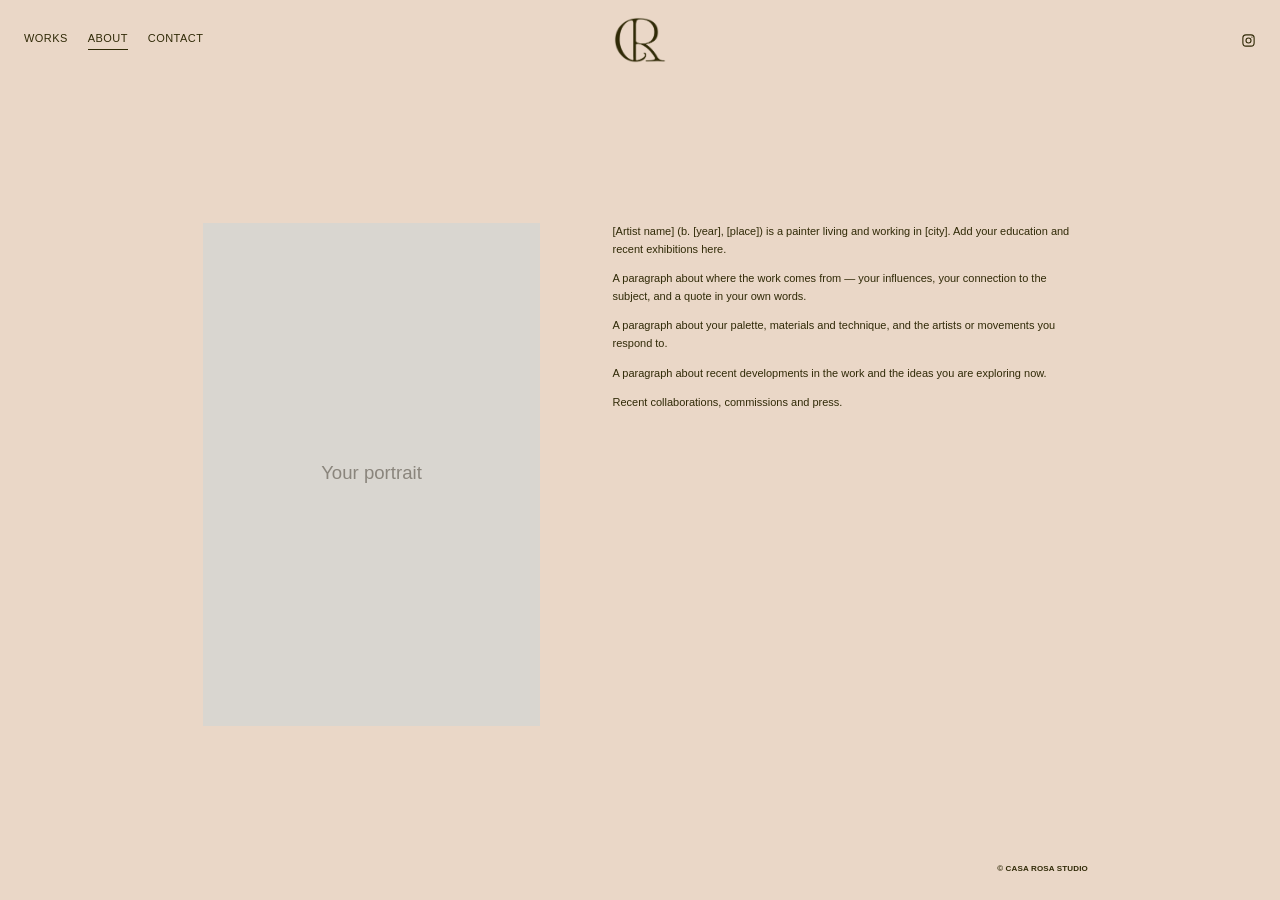
==== about.html @ ac5429ec "Add brand colours file, CR monogram logo, favicon and paper background setup css/colors.css holds th" ====
<!doctype html>
<html lang="en">
<head>
  <meta charset="utf-8">
  <meta name="viewport" content="width=device-width, initial-scale=1">
  <title>About — Casa Rosa Studio</title>
  <link rel="icon" href="assets/logo/favicon.png">
  <link rel="apple-touch-icon" href="assets/logo/apple-touch-icon.png">
  <link rel="stylesheet" href="css/colors.css">
  <link rel="stylesheet" href="css/style.css">
</head>
<body class="alt-bg">

  <header class="site-header">
    <nav class="site-nav" aria-label="Main">
      <a href="index.html">Works</a>
      <a href="about.html" aria-current="page">About</a>
      <a href="contact.html">Contact</a>
    </nav>
    <!-- Logo colour options in assets/logo/: olive, burgundy, blush -->
    <a class="site-logo" href="index.html"><img src="assets/logo/cr-monogram-olive.png" alt="Casa Rosa Studio"></a>
    <!-- ✏️ Your Instagram link -->
    <a class="site-social" href="https://www.instagram.com/" target="_blank" rel="noopener" aria-label="Instagram">
      <svg viewBox="0 0 24 24" fill="none" stroke="currentColor" stroke-width="1.8" aria-hidden="true"><rect x="3" y="3" width="18" height="18" rx="5"/><circle cx="12" cy="12" r="4"/><circle cx="17.5" cy="6.5" r="1" fill="currentColor" stroke="none"/></svg>
    </a>
  </header>

  <main>
    <section class="about">
      <!-- ✏️ Your portrait -->
      <img src="assets/images/about-portrait.svg" alt="Portrait of the artist">
      <!-- ✏️ Your bio: one <p> per paragraph -->
      <div class="about-text">
        <p>[Artist name] (b. [year], [place]) is a painter living and working in [city]. Add your education and recent exhibitions here.</p>
        <p>A paragraph about where the work comes from — your influences, your connection to the subject, and a quote in your own words.</p>
        <p>A paragraph about your palette, materials and technique, and the artists or movements you respond to.</p>
        <p>A paragraph about recent developments in the work and the ideas you are exploring now.</p>
        <p>Recent collaborations, commissions and press.</p>
      </div>
    </section>
  </main>

  <footer class="site-footer">&copy; Casa Rosa Studio</footer>

</body>
</html>
---- css/colors.css ----
/* =========================================================
   CASA ROSA STUDIO — BRAND COLOURS
   The one place the brand colours are defined.
   Use them anywhere in the CSS as var(--brand-…).
   ========================================================= */

:root {
  --brand-burgundy: #621217;
  --brand-blush:    #EAD7C7;
  --brand-olive:    #302A07;
  --brand-white:    #FFFFFF;
}
---- css/style.css ----
/* =========================================================
   ✏️ YOUR BRAND — change these to restyle the whole site
   ========================================================= */

/* 1. Font: Perida Display.
      Put the font files in assets/fonts/ with these names
      (or change the names below to match your files). */
@font-face {
  font-family: "Perida Display";
  src: local("Perida Display"),
       url("../assets/fonts/PeridaDisplay-Regular.woff2") format("woff2"),
       url("../assets/fonts/PeridaDisplay-Regular.otf") format("opentype");
  font-weight: 400;
  font-style: normal;
  font-display: swap;
}
@font-face {
  font-family: "Perida Display";
  src: local("Perida Display SemiBold"),
       url("../assets/fonts/PeridaDisplay-SemiBold.woff2") format("woff2"),
       url("../assets/fonts/PeridaDisplay-SemiBold.otf") format("opentype");
  font-weight: 600;
  font-style: normal;
  font-display: swap;
}

:root {
  /* 2. Fonts */
  --font-heading: "Perida Display", "Helvetica Neue", Helvetica, Arial, sans-serif;
  --font-body: "Perida Display", "Helvetica Neue", Helvetica, Arial, sans-serif;

  /* 3. Colours: where each brand colour is used.
        The brand colours themselves live in css/colors.css. */
  --color-bg: var(--brand-white);         /* home + contact background */
  --color-bg-alt: var(--brand-blush);     /* works + about background */
  --color-text: var(--brand-olive);
  --color-muted: color-mix(in srgb, var(--brand-olive) 65%, transparent); /* captions, "(required)" */
  --color-field-bg: color-mix(in srgb, var(--brand-white) 55%, transparent); /* contact form boxes */
  --color-line: var(--brand-olive);       /* borders, underlines */
  --color-accent: var(--brand-burgundy);  /* hover on Send */

  /* 4. Paper texture behind every page. It is blended with the page
        colour, so on blush pages it reads as blush paper. */
  --bg-image: url("../assets/images/paper-texture.jpg");

  /* Layout */
  --header-height: 80px;
  --gutter: 24px;
}

/* =========================================================
   Base
   ========================================================= */
*,
*::before,
*::after { box-sizing: border-box; }

html, body { margin: 0; padding: 0; }

body {
  font-family: var(--font-body);
  color: var(--color-text);
  font-size: 15px;
  line-height: 1.6;
  -webkit-font-smoothing: antialiased;
  min-height: 100vh;
  display: flex;
  flex-direction: column;
}

/* Page background: paper texture over the page colour.
   The header uses the same so it blends in seamlessly. */
body,
.site-header {
  background-color: var(--color-bg);
  background-image: var(--bg-image);
  background-size: cover;
  background-position: center;
  background-attachment: fixed;
  background-blend-mode: multiply;
}

body.alt-bg,
body.alt-bg .site-header { background-color: var(--color-bg-alt); }

img { display: block; max-width: 100%; height: auto; }

a { color: inherit; text-decoration: none; }

main { flex: 1; }

/* =========================================================
   Header: nav left, logo centre, Instagram right
   ========================================================= */
.site-header {
  position: sticky;
  top: 0;
  z-index: 10;
  height: var(--header-height);
  display: grid;
  grid-template-columns: 1fr auto 1fr;
  align-items: center;
  padding: 0 var(--gutter);
}

.site-nav {
  display: flex;
  gap: 20px;
  font-family: var(--font-heading);
  font-size: 11px;
  letter-spacing: 0.04em;
  text-transform: uppercase;
}

.site-nav a {
  padding-bottom: 2px;
  border-bottom: 1px solid transparent;
}

.site-nav a:hover,
.site-nav a[aria-current="page"] { border-bottom-color: var(--color-line); }

.site-logo {
  font-family: var(--font-heading);
  font-size: 15px;
  font-weight: 600;
  letter-spacing: 0.04em;
  text-transform: uppercase;
  text-align: center;
}

/* If you use an image logo instead of text */
.site-logo img { height: 46px; width: auto; margin: 0 auto; }

.site-social {
  justify-self: end;
  display: flex;
  align-items: center;
}

.site-social svg { width: 15px; height: 15px; }

/* =========================================================
   Home: two portrait boxes with a label in the corner
   ========================================================= */
.home-tiles {
  display: grid;
  grid-template-columns: repeat(2, minmax(0, 410px));
  justify-content: center;
  gap: 66px;
  padding: 43px var(--gutter) 120px;
}

.tile {
  position: relative;
  display: block;
  aspect-ratio: 3 / 4;
  overflow: hidden;
}

.tile img {
  width: 100%;
  height: 100%;
  object-fit: cover;
  transition: transform 0.6s ease;
}

.tile:hover img { transform: scale(1.02); }

.tile-label {
  position: absolute;
  top: 30px;
  left: 28px;
  font-family: var(--font-heading);
  font-size: 13px;
  font-weight: 600;
  letter-spacing: 0.02em;
  text-transform: uppercase;
}

/* =========================================================
   Gallery pages: two columns, small caption under each image
   ========================================================= */
.gallery {
  display: grid;
  grid-template-columns: repeat(2, minmax(0, 370px));
  justify-content: center;
  align-items: start;
  column-gap: 104px;
  row-gap: 36px;
  padding: 25px var(--gutter) 80px;
}

.gallery figure { margin: 0; }

.gallery figcaption {
  margin-top: 14px;
  font-size: 10px;
  text-align: center;
  color: var(--color-text);
}

/* =========================================================
   About: photo left, text right
   ========================================================= */
.about {
  display: grid;
  grid-template-columns: minmax(0, 337px) minmax(0, 465px);
  justify-content: center;
  align-items: start;
  gap: 73px;
  padding: 143px var(--gutter) 100px;
}

.about-text {
  font-size: 11px;
  line-height: 1.6;
}

.about-text p { margin: 0 0 12px; }

/* =========================================================
   Contact form
   ========================================================= */
.contact {
  max-width: calc(464px + var(--gutter) * 2);
  margin: 0 auto;
  padding: 186px var(--gutter) 100px;
  font-size: 11px;
}

.contact fieldset { border: 0; margin: 0; padding: 0; }

.contact legend { padding: 0; margin-bottom: 14px; }

.field-row {
  display: grid;
  grid-template-columns: 1fr 1fr;
  gap: 9px;
}

.field { margin-bottom: 18px; }

.field label { display: block; margin-bottom: 2px; }

.field label span { color: var(--color-muted); margin-left: 4px; }

.field input,
.field textarea {
  width: 100%;
  padding: 10px;
  font: inherit;
  font-size: 14px;
  color: var(--color-text);
  background: var(--color-field-bg);
  border: 1px solid var(--color-line);
  border-radius: 0;
}

.field textarea { min-height: 90px; resize: vertical; }

.contact button {
  display: block;
  margin: 0 auto;
  padding: 14px 24px;
  font-family: var(--font-heading);
  font-size: 13px;
  font-weight: 600;
  text-transform: uppercase;
  color: var(--color-text);
  background: transparent;
  border: 1px solid var(--color-line);
  cursor: pointer;
}

.contact button:hover {
  background: var(--color-accent);
  border-color: var(--color-accent);
  color: var(--brand-white);
}

.form-note { text-align: center; margin-top: 16px; }

/* =========================================================
   Footer
   ========================================================= */
.site-footer {
  display: flex;
  justify-content: flex-end;
  padding: 24px max(var(--gutter), 15%);
  font-family: var(--font-heading);
  font-size: 8px;
  font-weight: 600;
  letter-spacing: 0.02em;
  text-transform: uppercase;
}

/* =========================================================
   Phones
   ========================================================= */
@media (max-width: 720px) {
  :root { --header-height: auto; --gutter: 16px; }

  .site-header {
    grid-template-columns: 1fr auto;
    grid-template-areas: "logo logo" "nav social";
    row-gap: 12px;
    padding-top: 18px;
    padding-bottom: 14px;
  }
  .site-logo { grid-area: logo; }
  .site-nav { grid-area: nav; }
  .site-social { grid-area: social; }

  .home-tiles,
  .gallery,
  .about { grid-template-columns: minmax(0, 1fr); }

  .home-tiles { gap: 24px; padding-top: 24px; }
  .gallery { row-gap: 32px; }
  .about { gap: 32px; padding-top: 40px; }
  .about-text { font-size: 13px; }
  .contact { padding-top: 60px; }
  .site-footer { justify-content: center; }
}
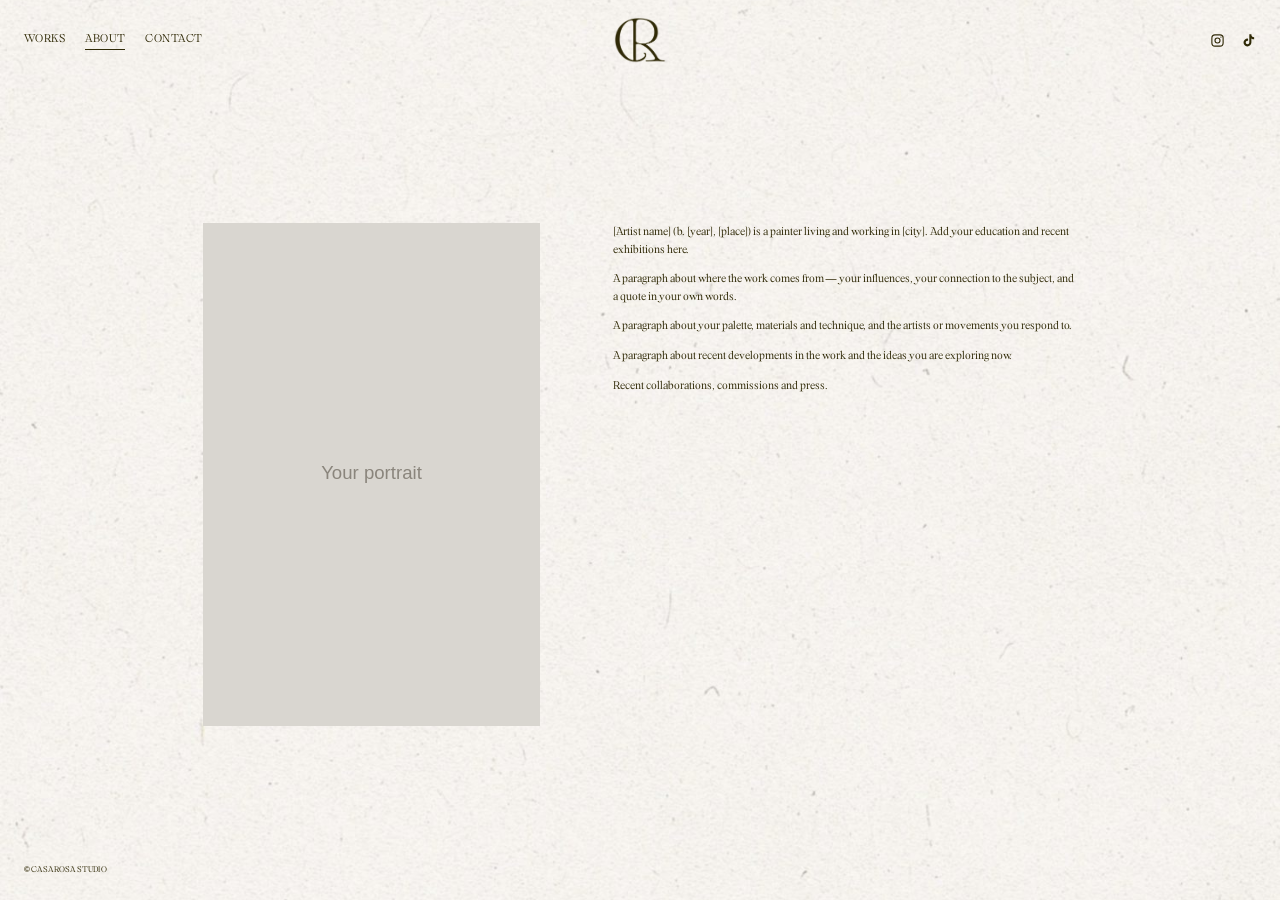
==== commit 70388eb0: "Add Peridia Display (trial), TikTok icon, older-works cover photo, footer layout - Font: Peridia Dis" ====
--- a/about.html
+++ b/about.html
@@ -19,10 +19,15 @@
     </nav>
     <!-- Logo colour options in assets/logo/: olive, burgundy, blush -->
     <a class="site-logo" href="index.html"><img src="assets/logo/cr-monogram-olive.png" alt="Casa Rosa Studio"></a>
-    <!-- ✏️ Your Instagram link -->
-    <a class="site-social" href="https://www.instagram.com/" target="_blank" rel="noopener" aria-label="Instagram">
-      <svg viewBox="0 0 24 24" fill="none" stroke="currentColor" stroke-width="1.8" aria-hidden="true"><rect x="3" y="3" width="18" height="18" rx="5"/><circle cx="12" cy="12" r="4"/><circle cx="17.5" cy="6.5" r="1" fill="currentColor" stroke="none"/></svg>
-    </a>
+    <!-- ✏️ Your social links: change each href to your profile -->
+    <div class="site-social">
+      <a href="https://www.instagram.com/" target="_blank" rel="noopener" aria-label="Instagram">
+        <svg viewBox="0 0 24 24" fill="none" stroke="currentColor" stroke-width="1.8" aria-hidden="true"><rect x="3" y="3" width="18" height="18" rx="5"/><circle cx="12" cy="12" r="4"/><circle cx="17.5" cy="6.5" r="1" fill="currentColor" stroke="none"/></svg>
+      </a>
+      <a href="https://www.tiktok.com/" target="_blank" rel="noopener" aria-label="TikTok">
+        <svg viewBox="0 0 24 24" fill="currentColor" aria-hidden="true"><path d="M16.6 2h-3.3v13.2a2.9 2.9 0 1 1-2.9-2.9c.3 0 .6 0 .9.1V9a6.3 6.3 0 1 0 5.3 6.2V8.6a7.9 7.9 0 0 0 4.4 1.4V6.7a4.6 4.6 0 0 1-4.4-4.7z"/></svg>
+      </a>
+    </div>
   </header>
 
   <main>
@@ -40,7 +45,11 @@
     </section>
   </main>
 
-  <footer class="site-footer">&copy; Casa Rosa Studio</footer>
+  <footer class="site-footer">
+    <span class="footer-left">&copy; Casa Rosa Studio</span>
+    <!-- ✏️ Right side of the footer: empty for now -->
+    <div class="footer-right"></div>
+  </footer>
 
 </body>
 </html>
--- a/css/style.css
+++ b/css/style.css
@@ -2,45 +2,35 @@
    ✏️ YOUR BRAND — change these to restyle the whole site
    ========================================================= */
 
-/* 1. Font: Perida Display.
-      Put the font files in assets/fonts/ with these names
-      (or change the names below to match your files). */
+/* 1. Font: Peridia Display (currently the TRIAL version).
+      When you buy the full font, replace assets/fonts/PeridiaDisplay-Regular.woff2
+      with the full version (same file name) and it updates everywhere.
+      To add a bold/semibold weight later, copy this block with font-weight: 600. */
 @font-face {
-  font-family: "Perida Display";
-  src: local("Perida Display"),
-       url("../assets/fonts/PeridaDisplay-Regular.woff2") format("woff2"),
-       url("../assets/fonts/PeridaDisplay-Regular.otf") format("opentype");
+  font-family: "Peridia Display";
+  src: url("../assets/fonts/PeridiaDisplay-Regular.woff2") format("woff2");
   font-weight: 400;
   font-style: normal;
   font-display: swap;
 }
-@font-face {
-  font-family: "Perida Display";
-  src: local("Perida Display SemiBold"),
-       url("../assets/fonts/PeridaDisplay-SemiBold.woff2") format("woff2"),
-       url("../assets/fonts/PeridaDisplay-SemiBold.otf") format("opentype");
-  font-weight: 600;
-  font-style: normal;
-  font-display: swap;
-}
 
 :root {
   /* 2. Fonts */
-  --font-heading: "Perida Display", "Helvetica Neue", Helvetica, Arial, sans-serif;
-  --font-body: "Perida Display", "Helvetica Neue", Helvetica, Arial, sans-serif;
+  --font-heading: "Peridia Display", "Helvetica Neue", Helvetica, Arial, sans-serif;
+  --font-body: "Peridia Display", "Helvetica Neue", Helvetica, Arial, sans-serif;
 
   /* 3. Colours: where each brand colour is used.
         The brand colours themselves live in css/colors.css. */
   --color-bg: var(--brand-white);         /* home + contact background */
-  --color-bg-alt: var(--brand-blush);     /* works + about background */
+  --color-bg-alt: var(--brand-white);     /* works + about background (white = plain paper) */
   --color-text: var(--brand-olive);
-  --color-muted: color-mix(in srgb, var(--brand-olive) 65%, transparent); /* captions, "(required)" */
+  --color-muted: var(--brand-olive);       /* "(required)" labels */
   --color-field-bg: color-mix(in srgb, var(--brand-white) 55%, transparent); /* contact form boxes */
   --color-line: var(--brand-olive);       /* borders, underlines */
   --color-accent: var(--brand-burgundy);  /* hover on Send */
 
   /* 4. Paper texture behind every page. It is blended with the page
-        colour, so on blush pages it reads as blush paper. */
+        colour: on white it shows as-is; on a colour it tints the paper. */
   --bg-image: url("../assets/images/paper-texture.jpg");
 
   /* Layout */
@@ -63,6 +53,7 @@
   font-size: 15px;
   line-height: 1.6;
   -webkit-font-smoothing: antialiased;
+  font-synthesis: none; /* only a regular weight for now: don't fake bold */
   min-height: 100vh;
   display: flex;
   flex-direction: column;
@@ -136,7 +127,10 @@
   justify-self: end;
   display: flex;
   align-items: center;
-}
+  gap: 16px;
+}
+
+.site-social a { display: flex; }
 
 .site-social svg { width: 15px; height: 15px; }
 
@@ -286,8 +280,10 @@
    ========================================================= */
 .site-footer {
   display: flex;
-  justify-content: flex-end;
-  padding: 24px max(var(--gutter), 15%);
+  justify-content: space-between;
+  align-items: center;
+  gap: 24px;
+  padding: 24px var(--gutter);
   font-family: var(--font-heading);
   font-size: 8px;
   font-weight: 600;
@@ -321,5 +317,4 @@
   .about { gap: 32px; padding-top: 40px; }
   .about-text { font-size: 13px; }
   .contact { padding-top: 60px; }
-  .site-footer { justify-content: center; }
-}
+}
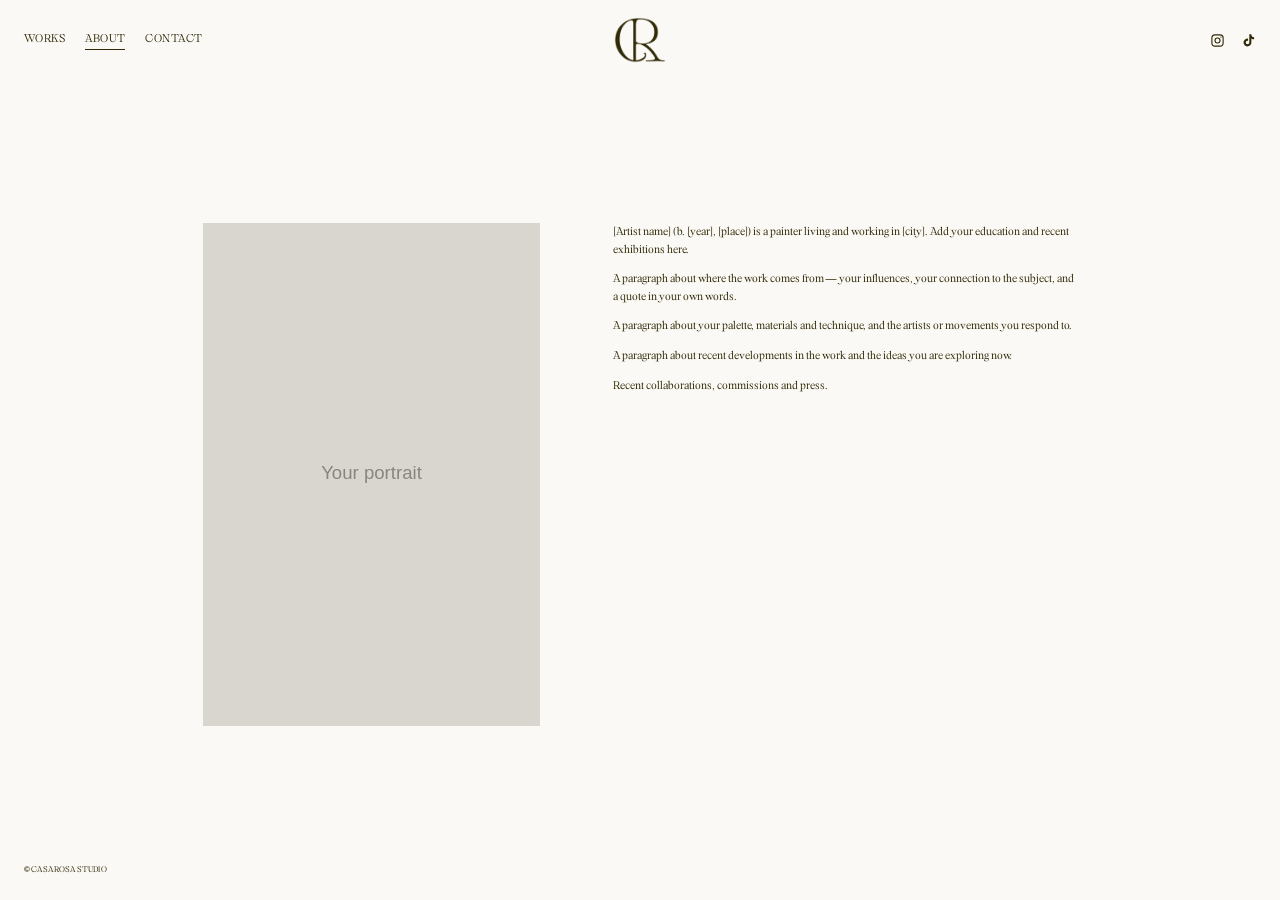
==== commit cb643a95: "Add version tags to CSS/JS links so browsers load the latest styles Co-Authored-By: Claude Opus 5.5 " ====
--- a/about.html
+++ b/about.html
@@ -6,8 +6,8 @@
   <title>About — Casa Rosa Studio</title>
   <link rel="icon" href="assets/logo/favicon.png">
   <link rel="apple-touch-icon" href="assets/logo/apple-touch-icon.png">
-  <link rel="stylesheet" href="css/colors.css">
-  <link rel="stylesheet" href="css/style.css">
+  <link rel="stylesheet" href="css/colors.css?v=2">
+  <link rel="stylesheet" href="css/style.css?v=2">
 </head>
 <body class="alt-bg">
 
@@ -21,10 +21,10 @@
     <a class="site-logo" href="index.html"><img src="assets/logo/cr-monogram-olive.png" alt="Casa Rosa Studio"></a>
     <!-- ✏️ Your social links: change each href to your profile -->
     <div class="site-social">
-      <a href="https://www.instagram.com/" target="_blank" rel="noopener" aria-label="Instagram">
+      <a href="https://www.instagram.com/thecasarosastudio/" target="_blank" rel="noopener" aria-label="Instagram">
         <svg viewBox="0 0 24 24" fill="none" stroke="currentColor" stroke-width="1.8" aria-hidden="true"><rect x="3" y="3" width="18" height="18" rx="5"/><circle cx="12" cy="12" r="4"/><circle cx="17.5" cy="6.5" r="1" fill="currentColor" stroke="none"/></svg>
       </a>
-      <a href="https://www.tiktok.com/" target="_blank" rel="noopener" aria-label="TikTok">
+      <a href="https://www.tiktok.com/@casarosastudio" target="_blank" rel="noopener" aria-label="TikTok">
         <svg viewBox="0 0 24 24" fill="currentColor" aria-hidden="true"><path d="M16.6 2h-3.3v13.2a2.9 2.9 0 1 1-2.9-2.9c.3 0 .6 0 .9.1V9a6.3 6.3 0 1 0 5.3 6.2V8.6a7.9 7.9 0 0 0 4.4 1.4V6.7a4.6 4.6 0 0 1-4.4-4.7z"/></svg>
       </a>
     </div>
--- a/css/colors.css
+++ b/css/colors.css
@@ -9,4 +9,5 @@
   --brand-blush:    #EAD7C7;
   --brand-olive:    #302A07;
   --brand-white:    #FFFFFF;
+  --soft-white:     #FBF9F5; /* warm off-white: background on large screens */
 }
--- a/css/style.css
+++ b/css/style.css
@@ -152,14 +152,16 @@
   overflow: hidden;
 }
 
-.tile img {
+.tile img,
+.tile video {
   width: 100%;
   height: 100%;
   object-fit: cover;
   transition: transform 0.6s ease;
 }
 
-.tile:hover img { transform: scale(1.02); }
+.tile:hover img,
+.tile:hover video { transform: scale(1.02); }
 
 .tile-label {
   position: absolute;
@@ -170,6 +172,14 @@
   font-weight: 600;
   letter-spacing: 0.02em;
   text-transform: uppercase;
+}
+
+/* Small second line under a box label, e.g. "In Progress" */
+.tile-note {
+  display: block;
+  margin-top: 4px;
+  font-size: 10px;
+  letter-spacing: 0.08em;
 }
 
 /* =========================================================
@@ -273,7 +283,39 @@
   color: var(--brand-white);
 }
 
-.form-note { text-align: center; margin-top: 16px; }
+/* Spam trap field: kept off-screen so people never see it */
+.honeypot {
+  position: absolute;
+  left: -9999px;
+  width: 1px;
+  height: 1px;
+  opacity: 0;
+}
+
+/* Thank-you page (after sending the contact form) */
+.thank-you {
+  padding: 200px var(--gutter) 100px;
+  text-align: center;
+  font-size: 15px;
+}
+
+.thank-you p { margin: 0 0 8px; }
+
+.button-link {
+  display: inline-block;
+  margin-top: 32px;
+  padding: 14px 24px;
+  font-family: var(--font-heading);
+  font-size: 13px;
+  text-transform: uppercase;
+  border: 1px solid var(--color-line);
+}
+
+.button-link:hover {
+  background: var(--color-accent);
+  border-color: var(--color-accent);
+  color: var(--brand-white);
+}
 
 /* =========================================================
    Footer
@@ -289,6 +331,17 @@
   font-weight: 600;
   letter-spacing: 0.02em;
   text-transform: uppercase;
+}
+
+/* =========================================================
+   Large screens (over 1000px wide): plain soft white, no paper texture
+   ========================================================= */
+@media (min-width: 1001px) {
+  :root {
+    --bg-image: none;
+    --color-bg: var(--soft-white);
+    --color-bg-alt: var(--soft-white);
+  }
 }
 
 /* =========================================================
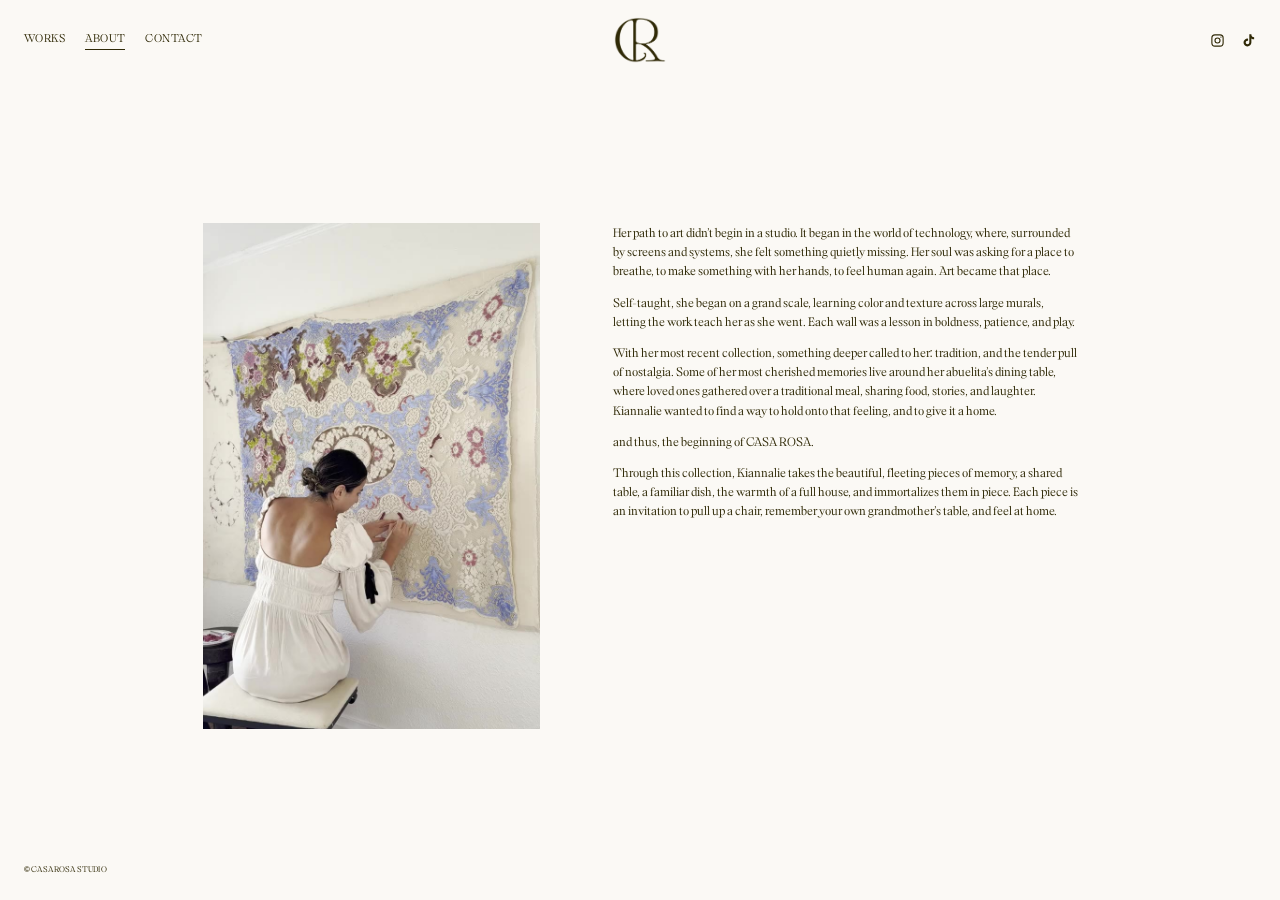
==== commit 477fe655: "Add the artist bio to the About page Uses a still from the studio video as a temporary portrait.  Co" ====
--- a/about.html
+++ b/about.html
@@ -7,7 +7,7 @@
   <link rel="icon" href="assets/logo/favicon.png">
   <link rel="apple-touch-icon" href="assets/logo/apple-touch-icon.png">
   <link rel="stylesheet" href="css/colors.css?v=2">
-  <link rel="stylesheet" href="css/style.css?v=2">
+  <link rel="stylesheet" href="css/style.css?v=3">
 </head>
 <body class="alt-bg">
 
@@ -32,15 +32,16 @@
 
   <main>
     <section class="about">
-      <!-- ✏️ Your portrait -->
-      <img src="assets/images/about-portrait.svg" alt="Portrait of the artist">
+      <!-- ✏️ Your portrait: for now, a still from the studio video.
+           Swap in assets/images/about-portrait.jpg when you have one. -->
+      <img class="about-photo" src="assets/video/current-collection-poster.jpg" alt="Kiannalie at work on a piece from the current collection">
       <!-- ✏️ Your bio: one <p> per paragraph -->
       <div class="about-text">
-        <p>[Artist name] (b. [year], [place]) is a painter living and working in [city]. Add your education and recent exhibitions here.</p>
-        <p>A paragraph about where the work comes from — your influences, your connection to the subject, and a quote in your own words.</p>
-        <p>A paragraph about your palette, materials and technique, and the artists or movements you respond to.</p>
-        <p>A paragraph about recent developments in the work and the ideas you are exploring now.</p>
-        <p>Recent collaborations, commissions and press.</p>
+        <p>Her path to art didn’t begin in a studio. It began in the world of technology, where, surrounded by screens and systems, she felt something quietly missing. Her soul was asking for a place to breathe, to make something with her hands, to feel human again. Art became that place.</p>
+        <p>Self-taught, she began on a grand scale, learning color and texture across large murals, letting the work teach her as she went. Each wall was a lesson in boldness, patience, and play.</p>
+        <p>With her most recent collection, something deeper called to her: tradition, and the tender pull of nostalgia. Some of her most cherished memories live around her abuelita’s dining table, where loved ones gathered over a traditional meal, sharing food, stories, and laughter. Kiannalie wanted to find a way to hold onto that feeling, and to give it a home.</p>
+        <p>and thus, the beginning of CASA ROSA.</p>
+        <p>Through this collection, Kiannalie takes the beautiful, fleeting pieces of memory, a shared table, a familiar dish, the warmth of a full house, and immortalizes them in piece. Each piece is an invitation to pull up a chair, remember your own grandmother’s table, and feel at home.</p>
       </div>
     </section>
   </main>
--- a/css/style.css
+++ b/css/style.css
@@ -216,8 +216,14 @@
   padding: 143px var(--gutter) 100px;
 }
 
+.about-photo {
+  width: 100%;
+  aspect-ratio: 2 / 3;
+  object-fit: cover;
+}
+
 .about-text {
-  font-size: 11px;
+  font-size: 12px;
   line-height: 1.6;
 }
 
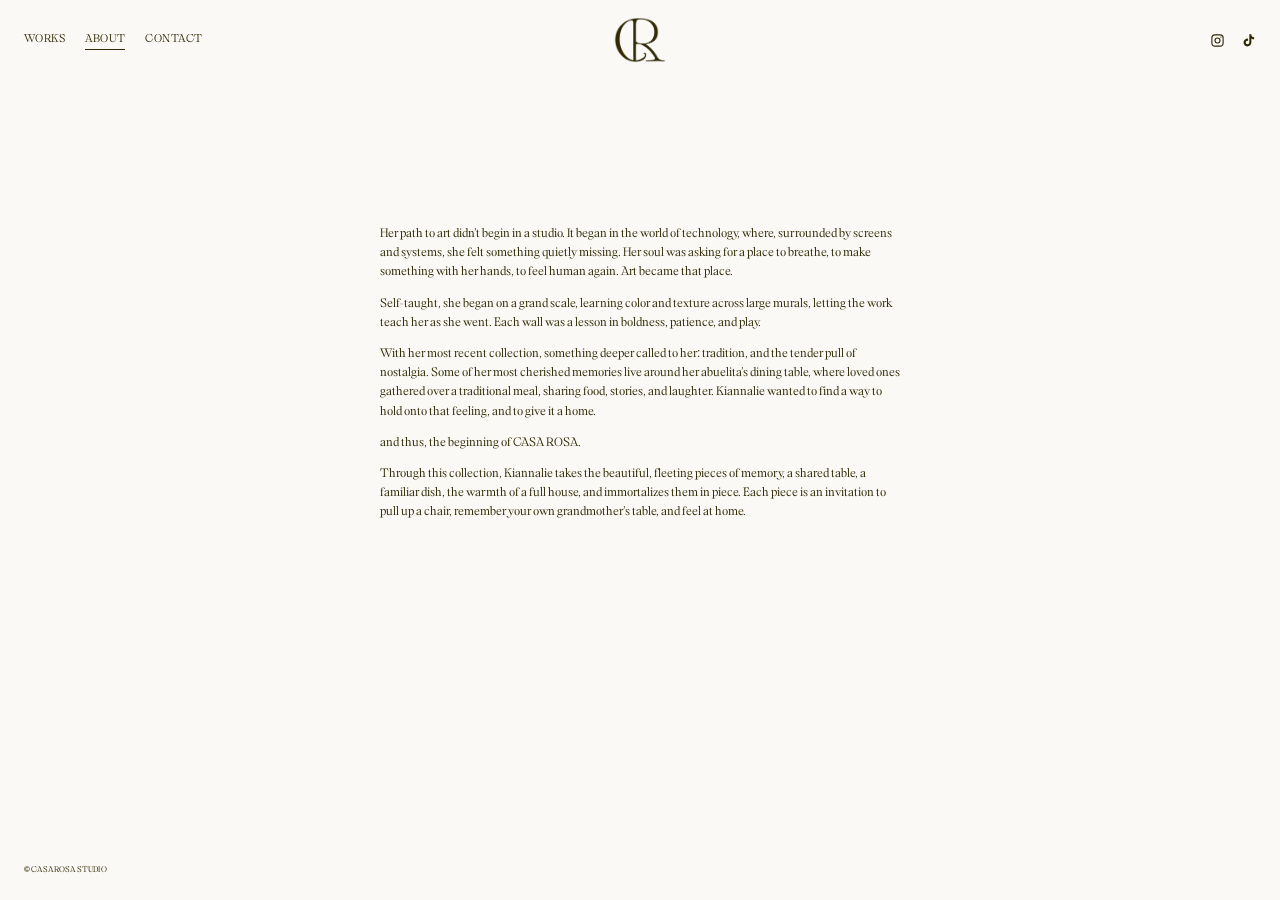
==== commit 0397dcd5: "Remove the About photo for now and centre the bio Co-Authored-By: Claude Opus 5.5 <noreply@anthropic" ====
--- a/about.html
+++ b/about.html
@@ -7,7 +7,7 @@
   <link rel="icon" href="assets/logo/favicon.png">
   <link rel="apple-touch-icon" href="assets/logo/apple-touch-icon.png">
   <link rel="stylesheet" href="css/colors.css?v=2">
-  <link rel="stylesheet" href="css/style.css?v=3">
+  <link rel="stylesheet" href="css/style.css?v=5">
 </head>
 <body class="alt-bg">
 
@@ -31,10 +31,11 @@
   </header>
 
   <main>
-    <section class="about">
-      <!-- ✏️ Your portrait: for now, a still from the studio video.
-           Swap in assets/images/about-portrait.jpg when you have one. -->
-      <img class="about-photo" src="assets/video/current-collection-poster.jpg" alt="Kiannalie at work on a piece from the current collection">
+    <!-- ✏️ Portrait: none for now, so the bio sits centred on its own.
+         To add one later: remove " about--no-photo" below and put this back
+         in place of this comment's position:
+         <img class="about-photo" src="assets/images/about-portrait.jpg" alt="Kiannalie"> -->
+    <section class="about about--no-photo">
       <!-- ✏️ Your bio: one <p> per paragraph -->
       <div class="about-text">
         <p>Her path to art didn’t begin in a studio. It began in the world of technology, where, surrounded by screens and systems, she felt something quietly missing. Her soul was asking for a place to breathe, to make something with her hands, to feel human again. Art became that place.</p>
--- a/css/style.css
+++ b/css/style.css
@@ -160,8 +160,8 @@
   transition: transform 0.6s ease;
 }
 
-.tile:hover img,
-.tile:hover video { transform: scale(1.02); }
+a.tile:hover img,
+a.tile:hover video { transform: scale(1.02); }
 
 .tile-label {
   position: absolute;
@@ -215,6 +215,9 @@
   gap: 73px;
   padding: 143px var(--gutter) 100px;
 }
+
+/* About page without a photo: one centred column of text */
+.about--no-photo { grid-template-columns: minmax(0, 520px); }
 
 .about-photo {
   width: 100%;
